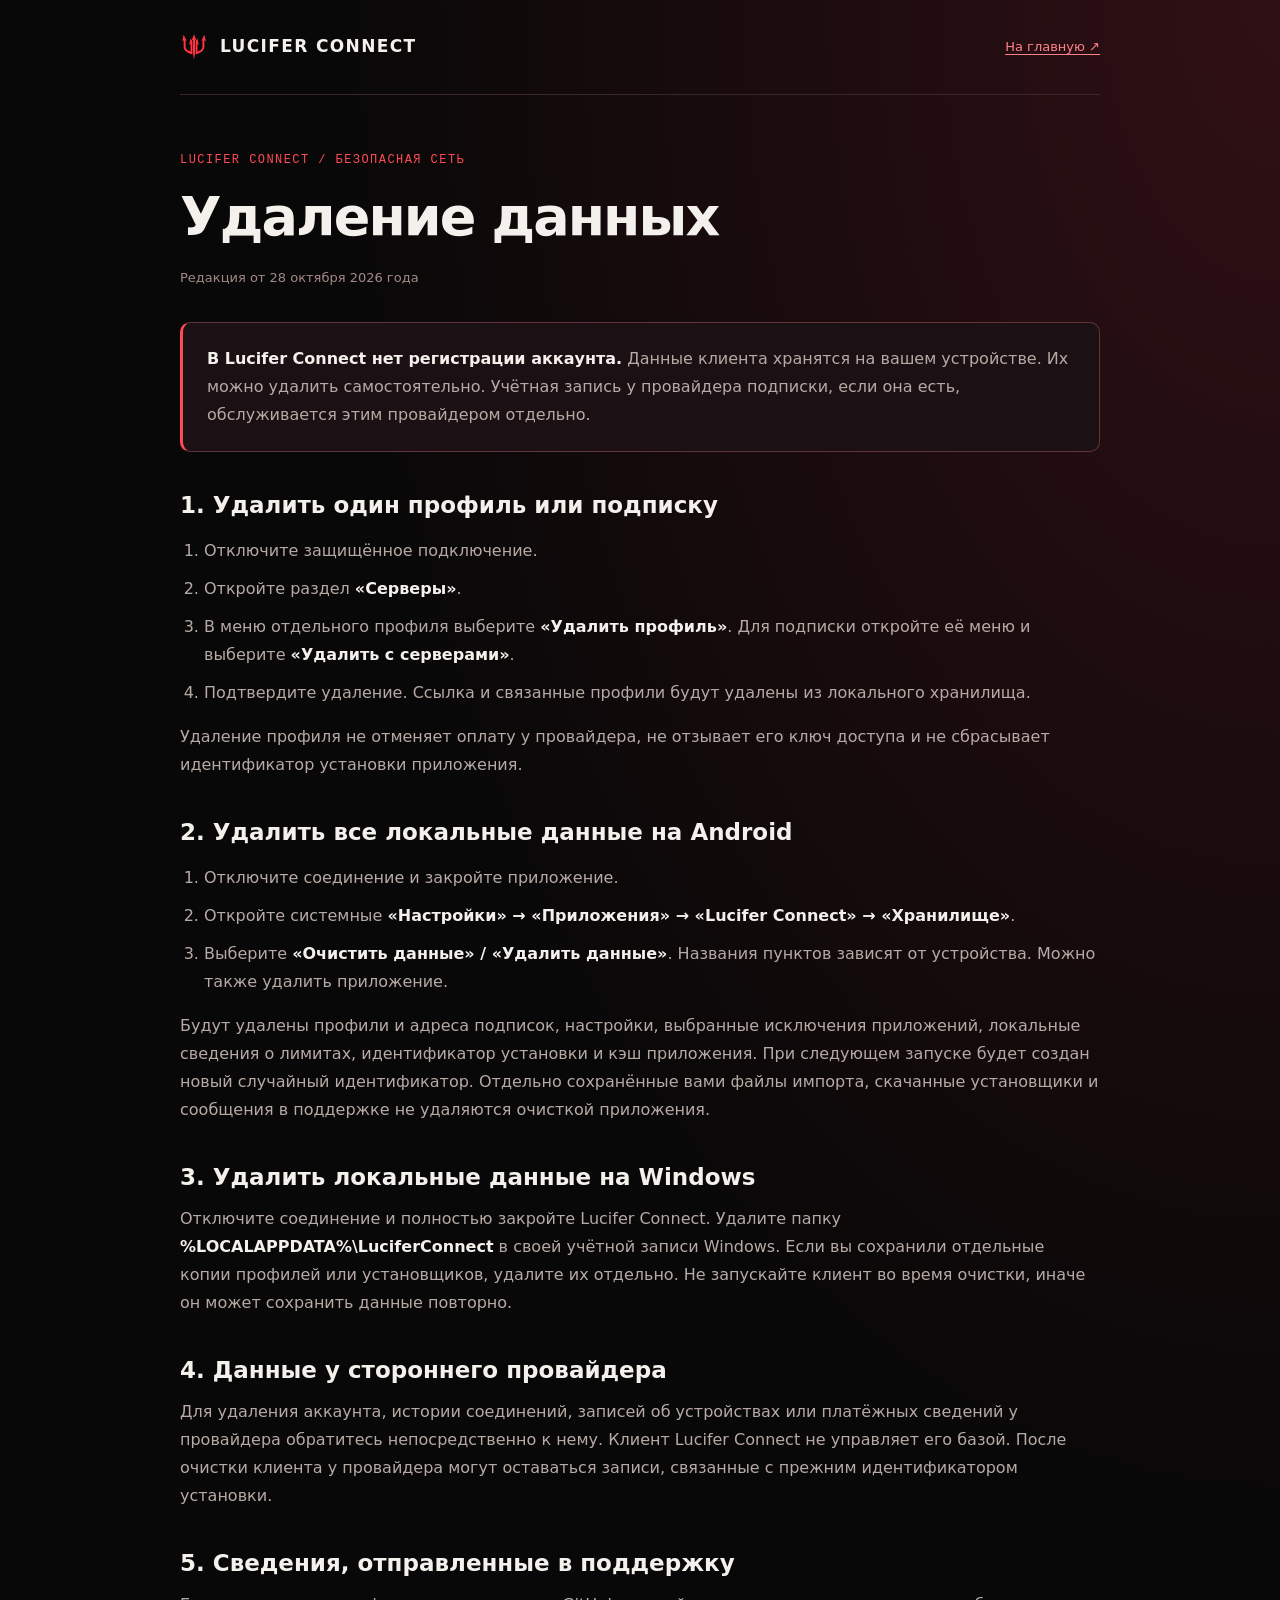
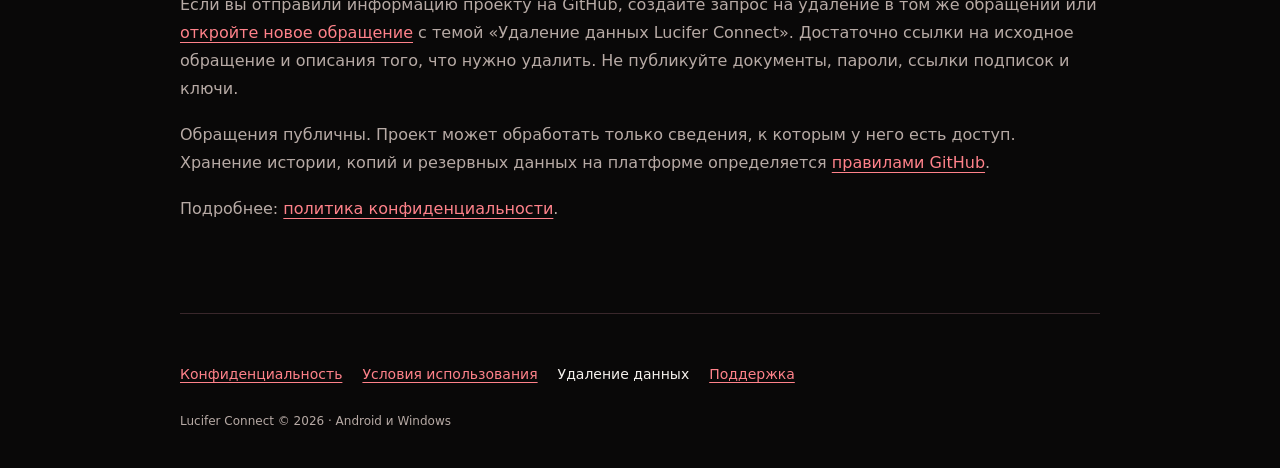
==== delete-data/index.html @ 2f2b2b21 "Add privacy, terms, data deletion and support pages with footer links" ====
<!doctype html>
<html lang="ru">
<head>
  <meta charset="utf-8">
  <meta name="viewport" content="width=device-width, initial-scale=1">
  <meta name="theme-color" content="#090808">
  <meta name="description" content="Удаление данных приложения Lucifer Connect: безопасная сеть для Android и Windows.">
  <title>Удаление данных — Lucifer Connect</title>
  <link rel="canonical" href="https://lucifer-connect.ru/delete-data/">
  <link rel="icon" type="image/svg+xml" href="/favicon.svg?v=3">
  <link rel="stylesheet" href="/legal.css">
</head>
<body>
  <header class="legal-header wrap">
    <a class="brand" href="/" aria-label="Lucifer Connect — главная"><img src="/assets/trident.svg" alt="">LUCIFER CONNECT</a>
    <a class="home-link" href="/">На главную ↗</a>
  </header>
  <main class="wrap" id="top">
    <p class="eyebrow">Lucifer Connect / безопасная сеть</p>
    <h1>Удаление данных</h1>
    <p class="updated">Редакция от <time datetime="2026-10-28">28 октября 2026 года</time></p>
    
<div class="summary"><p><strong>В Lucifer Connect нет регистрации аккаунта.</strong> Данные клиента хранятся на вашем устройстве. Их можно удалить самостоятельно. Учётная запись у провайдера подписки, если она есть, обслуживается этим провайдером отдельно.</p></div>
<h2>1. Удалить один профиль или подписку</h2>
<ol><li>Отключите защищённое подключение.</li><li>Откройте раздел <strong>«Серверы»</strong>.</li><li>В меню отдельного профиля выберите <strong>«Удалить профиль»</strong>. Для подписки откройте её меню и выберите <strong>«Удалить с серверами»</strong>.</li><li>Подтвердите удаление. Ссылка и связанные профили будут удалены из локального хранилища.</li></ol>
<p>Удаление профиля не отменяет оплату у провайдера, не отзывает его ключ доступа и не сбрасывает идентификатор установки приложения.</p>
<h2>2. Удалить все локальные данные на Android</h2>
<ol><li>Отключите соединение и закройте приложение.</li><li>Откройте системные <strong>«Настройки» → «Приложения» → «Lucifer Connect» → «Хранилище»</strong>.</li><li>Выберите <strong>«Очистить данные» / «Удалить данные»</strong>. Названия пунктов зависят от устройства. Можно также удалить приложение.</li></ol>
<p>Будут удалены профили и адреса подписок, настройки, выбранные исключения приложений, локальные сведения о лимитах, идентификатор установки и кэш приложения. При следующем запуске будет создан новый случайный идентификатор. Отдельно сохранённые вами файлы импорта, скачанные установщики и сообщения в поддержке не удаляются очисткой приложения.</p>
<h2>3. Удалить локальные данные на Windows</h2>
<p>Отключите соединение и полностью закройте Lucifer Connect. Удалите папку <strong>%LOCALAPPDATA%\LuciferConnect</strong> в своей учётной записи Windows. Если вы сохранили отдельные копии профилей или установщиков, удалите их отдельно. Не запускайте клиент во время очистки, иначе он может сохранить данные повторно.</p>
<h2>4. Данные у стороннего провайдера</h2>
<p>Для удаления аккаунта, истории соединений, записей об устройствах или платёжных сведений у провайдера обратитесь непосредственно к нему. Клиент Lucifer Connect не управляет его базой. После очистки клиента у провайдера могут оставаться записи, связанные с прежним идентификатором установки.</p>
<h2>5. Сведения, отправленные в поддержку</h2>
<p>Если вы отправили информацию проекту на GitHub, создайте запрос на удаление в том же обращении или <a href="https://github.com/Efreitor2001/lucifer-connect/issues/new">откройте новое обращение</a> с темой «Удаление данных Lucifer Connect». Достаточно ссылки на исходное обращение и описания того, что нужно удалить. Не публикуйте документы, пароли, ссылки подписок и ключи.</p>
<p>Обращения публичны. Проект может обработать только сведения, к которым у него есть доступ. Хранение истории, копий и резервных данных на платформе определяется <a href="https://docs.github.com/en/site-policy/privacy-policies/github-general-privacy-statement">правилами GitHub</a>.</p>
<p>Подробнее: <a href="/privacy/">политика конфиденциальности</a>.</p>

  </main>
  <footer class="legal-footer wrap">
    <nav class="legal-nav" aria-label="Документы и поддержка"><a href="/privacy/">Конфиденциальность</a>
<a href="/terms/">Условия использования</a>
<a href="/delete-data/" aria-current="page">Удаление данных</a>
<a href="/support/">Поддержка</a></nav>
    <p>Lucifer Connect © 2026 · Android и Windows</p>
  </footer>
</body>
</html>
---- legal.css ----
:root { color-scheme: dark; --bg: #090808; --ink: #f4f0ec; --muted: #b7aaa5; --red: #ff4b55; --line: #39272b; }
* { box-sizing: border-box; }
html { scroll-behavior: smooth; scroll-padding-top: 24px; }
body { margin: 0; background: radial-gradient(ellipse at 100% 0, #301015, transparent 52%), var(--bg); color: var(--ink); font: 16px/1.75 system-ui, -apple-system, "Segoe UI", sans-serif; }
a { color: #ff828a; text-underline-offset: .22em; overflow-wrap: anywhere; }
a:hover { color: #fff; }
a:focus-visible { outline: 2px solid var(--red); outline-offset: 6px; }
.wrap { width: min(920px, calc(100% - 40px)); margin-inline: auto; }
.legal-header { display: flex; justify-content: space-between; align-items: center; gap: 24px; padding-block: 28px; border-bottom: 1px solid var(--line); }
.brand { display: flex; align-items: center; gap: 12px; color: var(--ink); text-decoration: none; letter-spacing: .08em; font-size: 17px; font-weight: 800; }
.brand img { width: 28px; height: 38px; }
.home-link { font-size: 13px; }
main { padding-block: 56px 72px; }
.eyebrow { color: var(--red); font: 12px/1.5 ui-monospace, Consolas, monospace; letter-spacing: .12em; text-transform: uppercase; }
h1 { max-width: 850px; margin: 16px 0; font-size: clamp(30px, 5.5vw, 54px); line-height: 1.12; letter-spacing: -.035em; overflow-wrap: break-word; }
h2 { margin: 38px 0 12px; font-size: 23px; line-height: 1.35; }
h3 { margin: 26px 0 8px; font-size: 18px; }
p, li { color: var(--muted); }
p { margin-block: 0 18px; }
strong { color: var(--ink); }
li { margin-bottom: 10px; }
ul, ol { padding-left: 24px; }
.updated { margin: 20px 0 32px; font-size: 13px; color: #a48a87; }
.summary { padding: 22px 24px; border: 1px solid #63323b; border-left: 3px solid var(--red); border-radius: 10px; background: #1b1013; }
.summary p:last-child { margin-bottom: 0; }
.legal-nav { display: flex; flex-wrap: wrap; gap: 8px 20px; padding-block: 24px; font-size: 14px; }
.legal-nav [aria-current="page"] { color: var(--ink); text-decoration: none; }
.table-wrap { overflow-x: auto; border: 1px solid var(--line); border-radius: 10px; margin-block: 22px; }
table { width: 100%; border-collapse: collapse; min-width: 620px; font-size: 14px; }
th, td { padding: 16px; text-align: left; vertical-align: top; border-bottom: 1px solid var(--line); }
th { background: #241116; }
td { color: var(--muted); }
tr:last-child td { border-bottom: 0; }
.contact { display: inline-block; padding: 12px 20px; border: 1px solid var(--red); border-radius: 5px; color: var(--ink); background: #351118; font-weight: 600; }
.legal-footer { padding-block: 24px 36px; border-top: 1px solid var(--line); }
.legal-footer p { margin-bottom: 0; font-size: 12px; }
@media (max-width: 540px) { .legal-header { align-items: flex-start; } .brand { font-size: 14px; } main { padding-top: 34px; } .summary { padding: 18px; } h2 { font-size: 21px; } }
@media (prefers-reduced-motion: reduce) { html { scroll-behavior: auto; } }
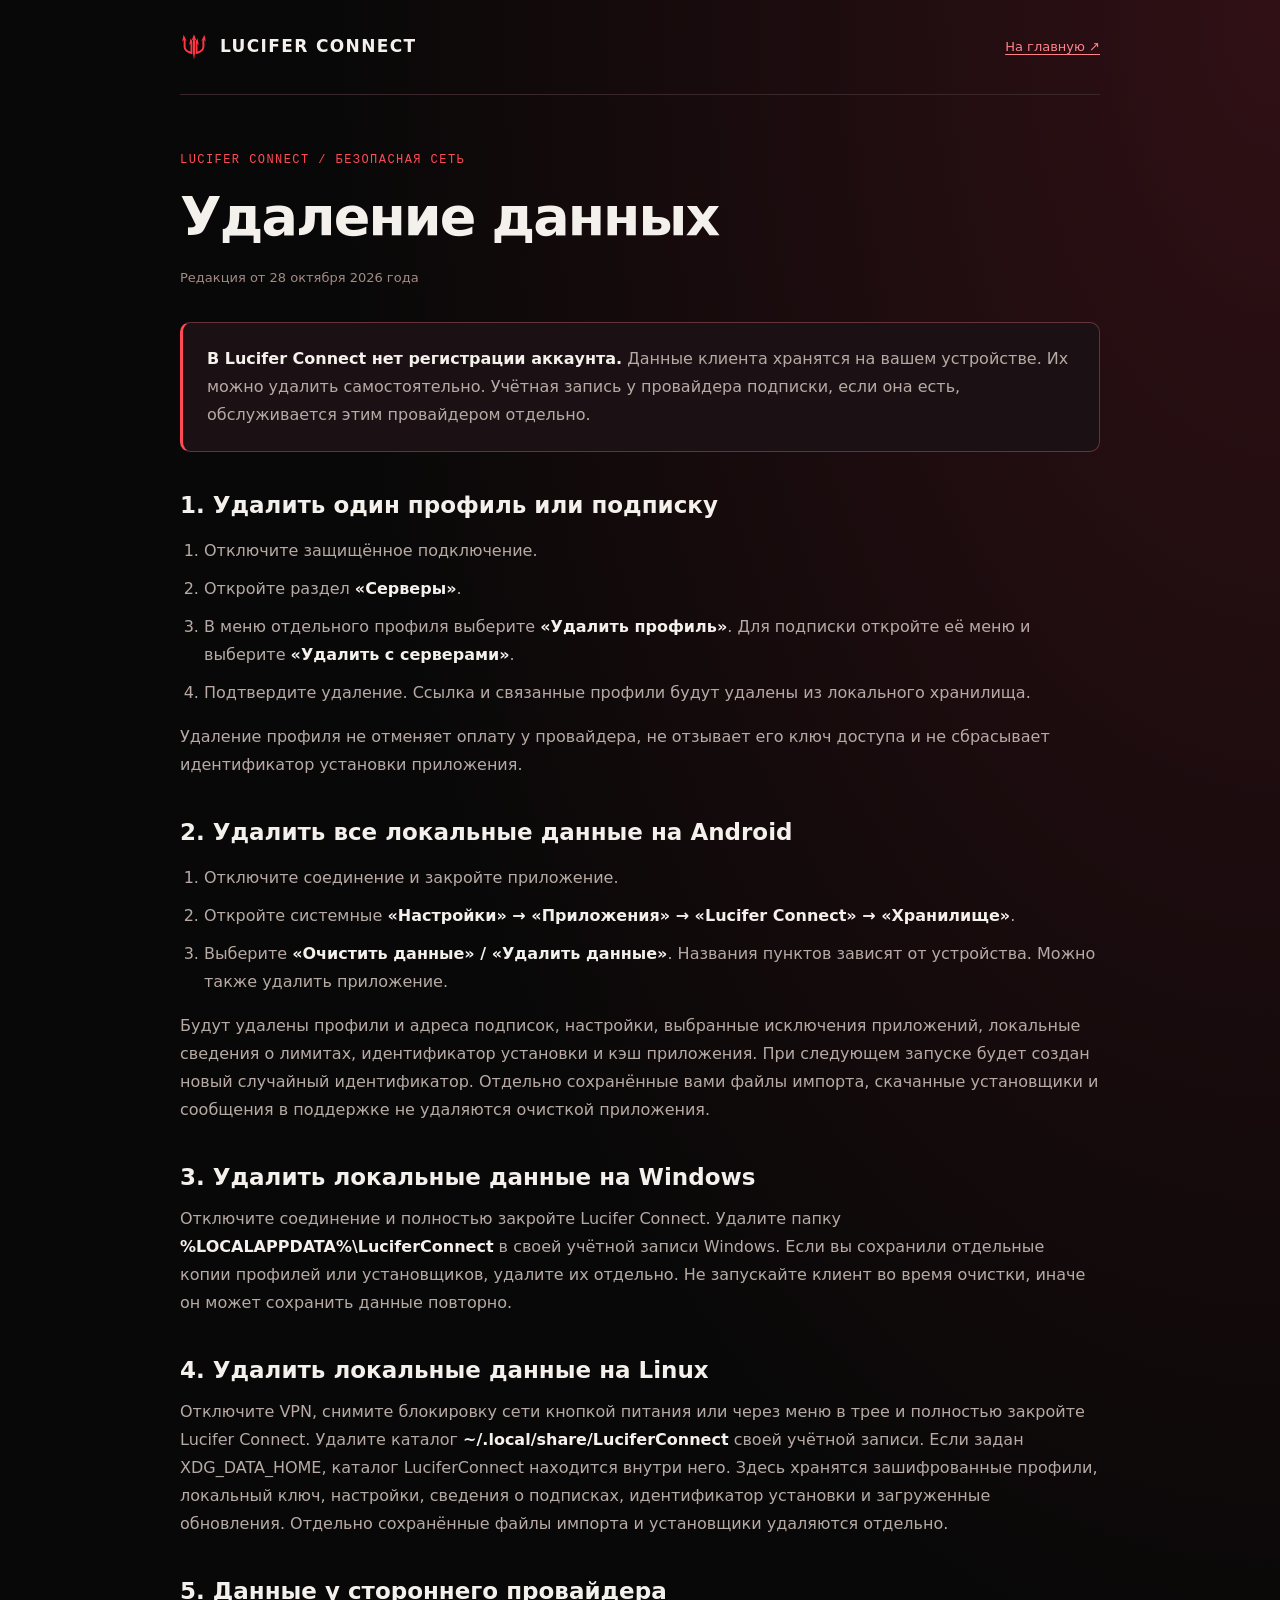
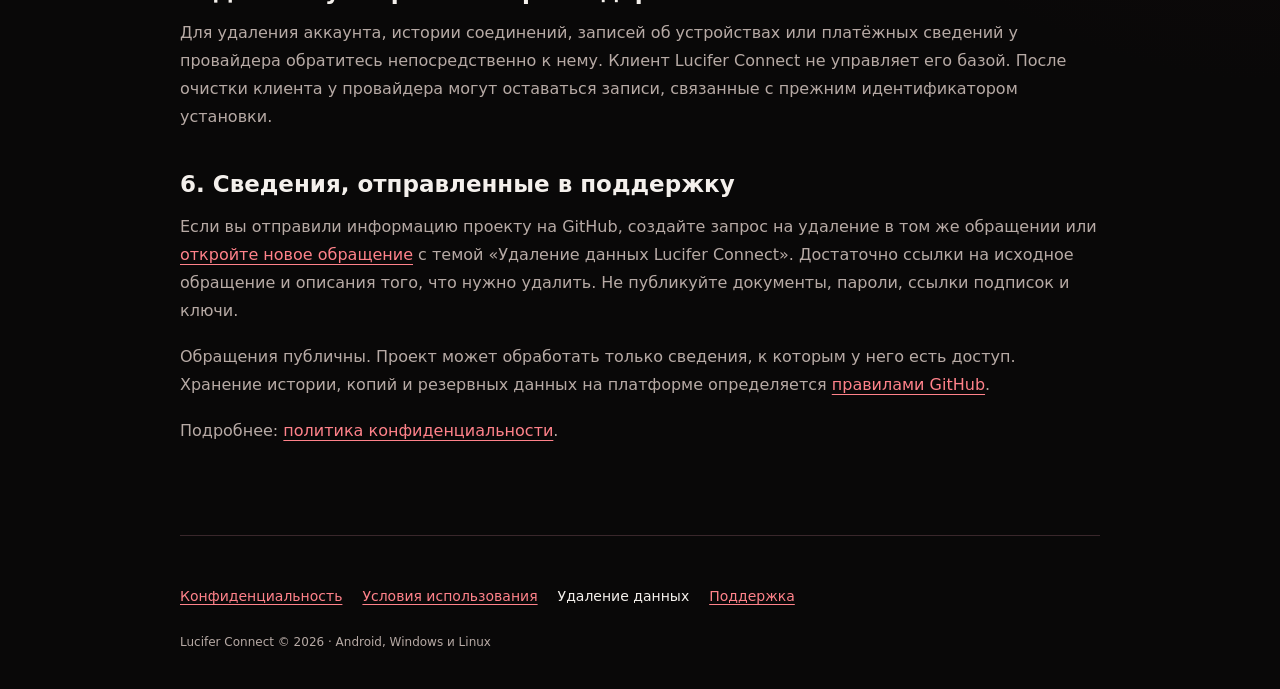
==== commit 31a0c9bf: "Document Linux installation and local data handling" ====
--- a/delete-data/index.html
+++ b/delete-data/index.html
@@ -4,7 +4,7 @@
   <meta charset="utf-8">
   <meta name="viewport" content="width=device-width, initial-scale=1">
   <meta name="theme-color" content="#090808">
-  <meta name="description" content="Удаление данных приложения Lucifer Connect: безопасная сеть для Android и Windows.">
+  <meta name="description" content="Удаление данных приложения Lucifer Connect: безопасная сеть для Android, Windows и Linux.">
   <title>Удаление данных — Lucifer Connect</title>
   <link rel="canonical" href="https://lucifer-connect.ru/delete-data/">
   <link rel="icon" type="image/svg+xml" href="/favicon.svg?v=3">
@@ -29,9 +29,11 @@
 <p>Будут удалены профили и адреса подписок, настройки, выбранные исключения приложений, локальные сведения о лимитах, идентификатор установки и кэш приложения. При следующем запуске будет создан новый случайный идентификатор. Отдельно сохранённые вами файлы импорта, скачанные установщики и сообщения в поддержке не удаляются очисткой приложения.</p>
 <h2>3. Удалить локальные данные на Windows</h2>
 <p>Отключите соединение и полностью закройте Lucifer Connect. Удалите папку <strong>%LOCALAPPDATA%\LuciferConnect</strong> в своей учётной записи Windows. Если вы сохранили отдельные копии профилей или установщиков, удалите их отдельно. Не запускайте клиент во время очистки, иначе он может сохранить данные повторно.</p>
-<h2>4. Данные у стороннего провайдера</h2>
+<h2>4. Удалить локальные данные на Linux</h2>
+<p>Отключите VPN, снимите блокировку сети кнопкой питания или через меню в трее и полностью закройте Lucifer Connect. Удалите каталог <strong>~/.local/share/LuciferConnect</strong> своей учётной записи. Если задан XDG_DATA_HOME, каталог LuciferConnect находится внутри него. Здесь хранятся зашифрованные профили, локальный ключ, настройки, сведения о подписках, идентификатор установки и загруженные обновления. Отдельно сохранённые файлы импорта и установщики удаляются отдельно.</p>
+<h2>5. Данные у стороннего провайдера</h2>
 <p>Для удаления аккаунта, истории соединений, записей об устройствах или платёжных сведений у провайдера обратитесь непосредственно к нему. Клиент Lucifer Connect не управляет его базой. После очистки клиента у провайдера могут оставаться записи, связанные с прежним идентификатором установки.</p>
-<h2>5. Сведения, отправленные в поддержку</h2>
+<h2>6. Сведения, отправленные в поддержку</h2>
 <p>Если вы отправили информацию проекту на GitHub, создайте запрос на удаление в том же обращении или <a href="https://github.com/Efreitor2001/lucifer-connect/issues/new">откройте новое обращение</a> с темой «Удаление данных Lucifer Connect». Достаточно ссылки на исходное обращение и описания того, что нужно удалить. Не публикуйте документы, пароли, ссылки подписок и ключи.</p>
 <p>Обращения публичны. Проект может обработать только сведения, к которым у него есть доступ. Хранение истории, копий и резервных данных на платформе определяется <a href="https://docs.github.com/en/site-policy/privacy-policies/github-general-privacy-statement">правилами GitHub</a>.</p>
 <p>Подробнее: <a href="/privacy/">политика конфиденциальности</a>.</p>
@@ -42,7 +44,7 @@
 <a href="/terms/">Условия использования</a>
 <a href="/delete-data/" aria-current="page">Удаление данных</a>
 <a href="/support/">Поддержка</a></nav>
-    <p>Lucifer Connect © 2026 · Android и Windows</p>
+    <p>Lucifer Connect © 2026 · Android, Windows и Linux</p>
   </footer>
 </body>
 </html>
